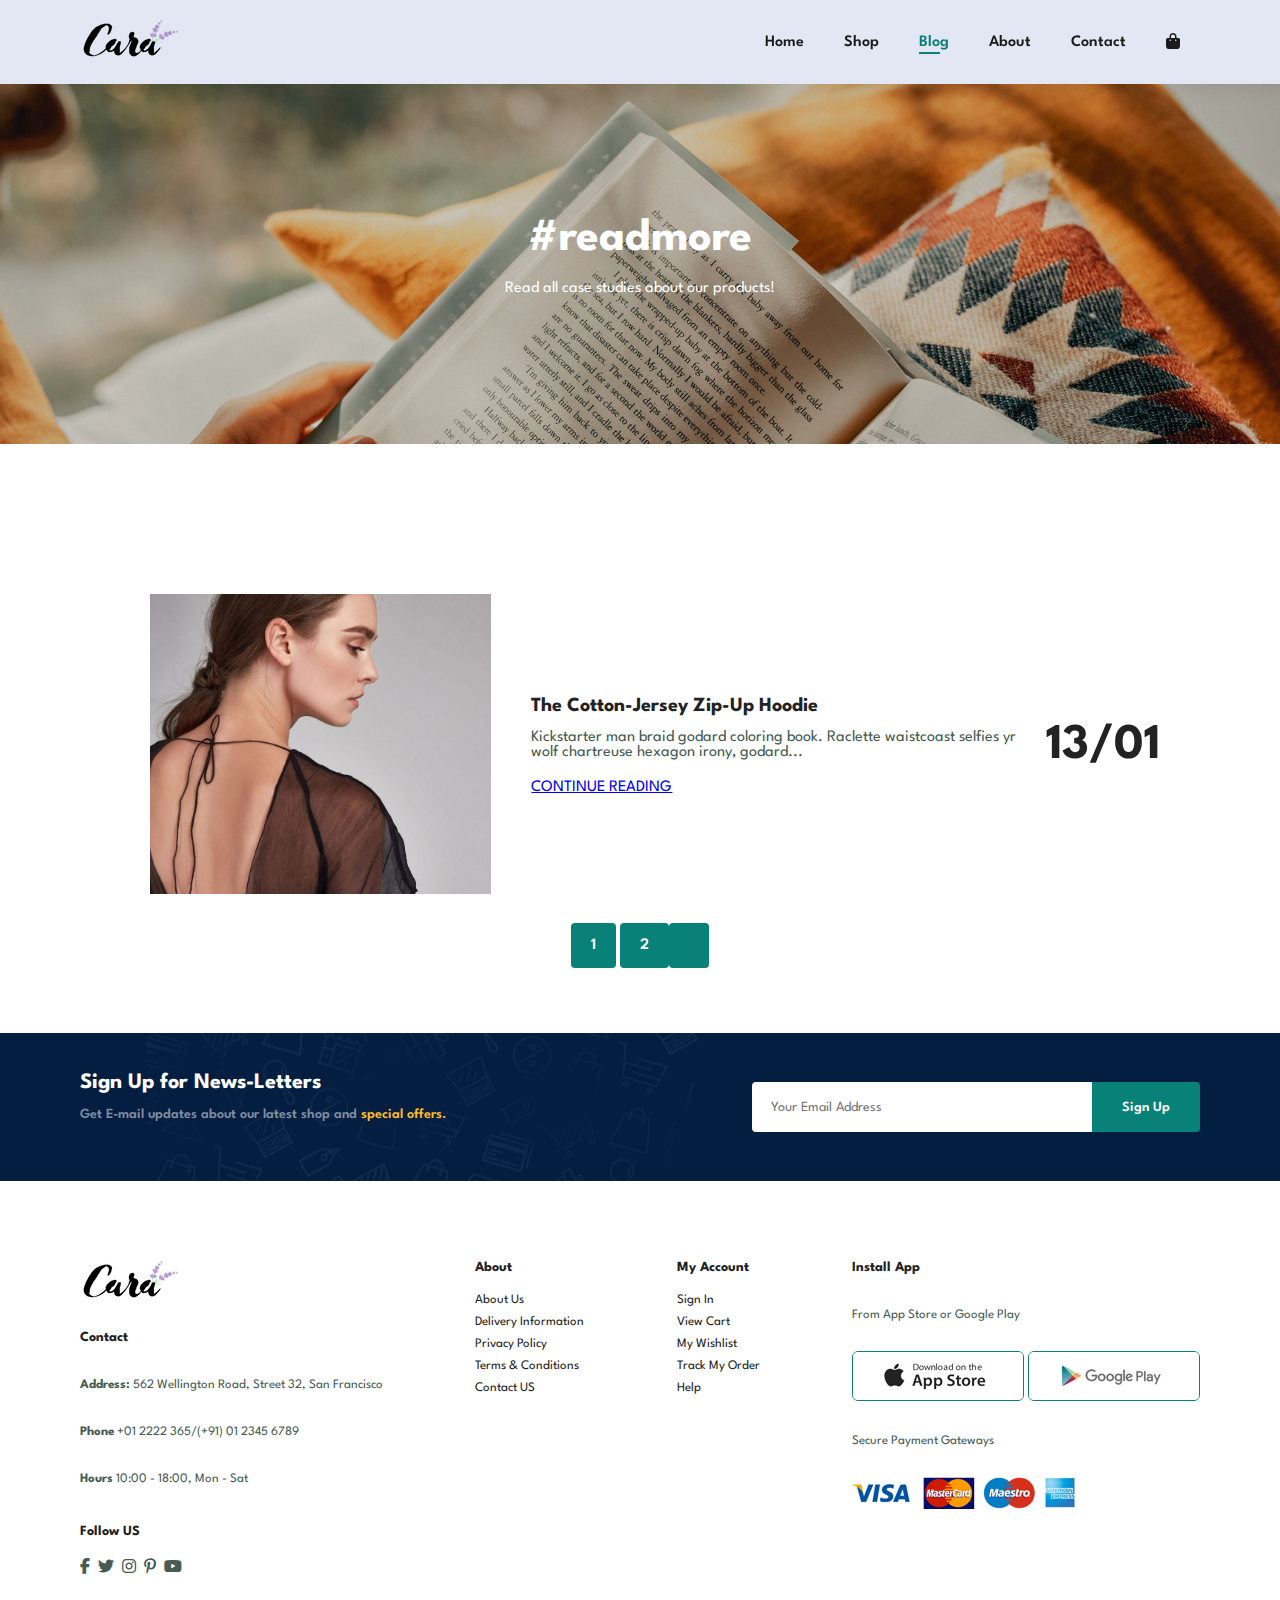
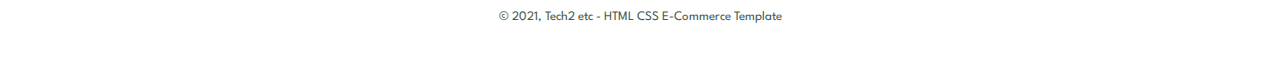
==== blog.html @ 630d9dd1 "First commit" ====
<!DOCTYPE html>
<html lang="en">

<head>
    <meta charset="UTF-8">
    <meta name="viewport" content="width=device-width, initial-scale=1.0">
    <title>E-Commerce Website</title>
    <link rel="stylesheet" href="https://cdnjs.cloudflare.com/ajax/libs/font-awesome/6.5.2/css/all.min.css"
        referrerpolicy="no-referrer" />
    <link rel="stylesheet" href="style.css">
</head>

<body>
    <!-- header section -->
    <section id="header">
        <a href="#"><img src="img/logo.png" class="logo"></a>
        <div>
            <ul id="navbar">
                <li><a href="index.html">Home</a></li>
                <li><a href="shop.html">Shop</a></li>
                <li><a class="active" href="blog.html">Blog</a></li>
                <li><a href="about.html">About</a></li>
                <li><a href="contact.html">Contact</a></li>
                <li id="lg-bag"><a href="cart.html"><i class="fa-solid fa-bag-shopping"></i></a></li>
                <a href="#" id="close"><i class="fa-solid fa-xmark"></i></a>

            </ul>
        </div>
        <div id="mobile">
            <a href="cart.html"><i class="fa-solid fa-bag-shopping"></i></a>
            <i id="bar" class="fas fa-outdent"></i>
        </div>
    </section>

    <!-- hero section  -->
    <section id="page-header" class="blog-header">
        <h2>#readmore</h2>
        <p>Read all case studies about our products!</p>
    </section>

    <section id="blog">
        <div class="blog-box">
            <div class="blog-img">
                <img src="img/blog/b1.jpg" alt="">
            </div>
            <div class="blog-details">
                <h4>The Cotton-Jersey Zip-Up Hoodie</h4>
                <p>Kickstarter man braid godard coloring book. Raclette waistcoast selfies yr
                    wolf chartreuse hexagon irony, godard...
                </p>
                <a href="#">CONTINUE READING</a>
            </div>
            <h1>13/01</h1>
        </div>
    </section>

    <section id="pagination" class="section-p1">
        <a href="#">1</a>
        <a href="#">2</a>
        <a href="#"><i class="fal fa-long-arrow-alt-right"></i></a>
    </section>

    <!-- News Letter Section -->
    <section id="news-letter" class="section-p1 section-m1">
        <div class="news-text">
            <h4>Sign Up for News-Letters</h4>
            <p>Get E-mail updates about our latest shop and <span>special offers.</span></p>
        </div>
        <div class="form">
            <input type="text" placeholder="Your Email Address">
            <button class="normal">Sign Up</button>
        </div>
    </section>

    <footer class="section-p1">
        <div class="col">
            <img class="logo" src="img/logo.png" alt="">
            <h4>Contact</h4>
            <p><strong>Address:</strong> 562 Wellington Road, Street 32, San Francisco</p>
            <p><strong>Phone</strong> +01 2222 365/(+91) 01 2345 6789</p>
            <p><strong>Hours</strong> 10:00 - 18:00, Mon - Sat</p>
            <div class="follow">
                <h4>Follow US</h4>
                <div class="icon">
                    <i class="fab fa-facebook-f"></i>
                    <i class="fab fa-twitter"></i>
                    <i class="fab fa-instagram"></i>
                    <i class="fab fa-pinterest-p"></i>
                    <i class="fab fa-youtube"></i>
                </div>
            </div>
        </div>
        <div class="col">
            <h4>About</h4>
            <a href="#">About Us</a>
            <a href="#">Delivery Information</a>
            <a href="#">Privacy Policy</a>
            <a href="#">Terms & Conditions</a>
            <a href="#">Contact US</a>
        </div>
        <div class="col">
            <h4>My Account</h4>
            <a href="#">Sign In</a>
            <a href="#">View Cart</a>
            <a href="#">My Wishlist</a>
            <a href="#">Track My Order</a>
            <a href="#">Help</a>
        </div>
        <div class="col install">
            <h4>Install App</h4>
            <p>From App Store or Google Play</p>
            <div class="row">
                <img src="img/pay/app.jpg" alt="">
                <img src="img/pay/play.jpg" alt="">
            </div>
            <p>Secure Payment Gateways</p>
            <img src="img/pay/pay.png" alt="">
        </div>
        <div class="copyright">
            <p>© 2021, Tech2 etc - HTML CSS E-Commerce Template</p>
        </div>
    </footer>

    <script src="script.js"></script>
</body>

</html>
---- style.css ----
@import url('https://fonts.googleapis.com/css2?family=League+Spartan:wght@100..900&display=swap');

* {
    margin: 0;
    padding: 0;
    box-sizing: border-box;
    font-family: "League Spartan", sans-serif;
}

h1 {
    font-size: 50px;
    line-height: 64px;
    color: #222;
}

h2 {
    font-size: 46px;
    line-height: 54px;
    color: #222;
}

h4 {
    font-size: 20px;
    color: #222;
}

h6 {
    font-weight: 700;
    font-size: 12px;
}

p {
    font-size: 16px;
    color: #465b52;
    margin: 15px 0px 20px 0px;
}

.section-p1 {
    padding: 40px 80px;
}

.section-m1 {
    margin: 40px 0px;
}

button.normal{
    font-size: 14px;
    font-weight: 600;
    padding: 15px 30px;
    color: #000;
    background-color: #fff;
    border-radius: 4px;
    cursor: pointer;
    border: none;
    outline: none;
    transition: 0.2s;
}
button.white{
    font-size: 13px;
    font-weight: 600;
    padding: 11px 18px;
    color: #fff;
    background-color:transparent;
    border-radius: 4px;
    cursor: pointer;
    border: 1px solid white;
    outline: none;
    transition: 0.2s;
}

body {
    width: 100%;
}

/* Header Start */
#header {
    display: flex;
    align-items: center;
    justify-content: space-between;
    padding: 20px 80px;
    background-color: #E3E6F3;
    box-shadow: 0px 5px 15px rgba(0, 0, 0, 0.06);
    z-index: 999;
    position: sticky;
    top: 0;
    left: 0;
}

#navbar {
    display: flex;
    align-items: center;
    justify-content: center;
}

#navbar li {
    padding: 0px 20px;
    list-style: none;
    position: relative;
}

#navbar li a {
    text-decoration: none;
    font-size: 16px;
    font-weight: 600;
    color: #1a1a1a;
    transition: 0.3s ease;
}

#navbar li a:hover,
#navbar li a.active{
    color: #088178;
}

#navbar li a:hover::after,
#navbar li a.active::after{
    content: "";
    width: 30%;
    height: 2px;
    background-color: #088178;
    position: absolute;
    bottom: -4px;
    left: 20px;
}
#mobile{
    display: none;
    align-items: center;
}
#close{
    display: none;
}
/* Home Page */
#hero{
    background-image: url(img/hero4.png);
    height: 90vh;
    width: 100%;
    background-size: cover;
    background-position: top 25% right 0;
    padding: 0 80px;
    display: flex;
    align-items: flex-start;
    justify-content: center;
    flex-direction: column;
}

#hero h4{
    padding-bottom: 15px;
}

#hero h1{
    color: #088178;
}

#hero button{
    background-image: url(img/button.png);
    background-color: transparent;
    color: #088178;
    border: 0;
    padding: 14px 80px 14px 65px;
    background-repeat: no-repeat;
    cursor: pointer;
    font-weight: 700;
    font-size: 15px;
}

/* Feature section */
#feature{
    display: flex;
    align-items: center;
    justify-content: space-between;
    flex-wrap: wrap;
}
#feature .feature-box{
    width: 180px;
    text-align: center;
    padding: 25px 15px;
    box-shadow: 20px 20px 34px rgba(0, 0, 0, 0.03);
    border: 1px solid #cce7d0;
    border-radius: 4px;
    margin: 15px 0;
}

#feature .feature-box:hover{
    box-shadow: 10px 10px 54px rgba(70, 62, 221, 0.1);
    cursor: pointer;
}

#feature .feature-box h6{
    display: inline-block;
    padding: 9px 8px 6px 8px;
    line-height: 1;
    border-radius: 4px;
    color: #088178;
    background-color: #fddde4;
}

#feature .feature-box img{
    width: 100%;
    margin-bottom: 10px;
}

#feature .feature-box:nth-child(2) h6{
    background-color: #cdebbc;
}
#feature .feature-box:nth-child(3) h6{
    background-color: #d1e8f2;
}
#feature .feature-box:nth-child(4) h6{
    background-color: #cdd4f8;
}
#feature .feature-box:nth-child(5) h6{
    background-color: #f6dbf6;
}
#feature .feature-box:nth-child(6) h6{
    background-color: #fff2e5;
}

#product1 {
    text-align: center;
}
#product1 .pro-container{
    display: flex;
    justify-content: space-between;
    padding-top: 20px;
    flex-wrap: wrap;
}
#product1 .pro{
    width: 23%;
    min-width: 250px;
    padding: 10px 12px;
    border: 1px solid #cce7d0;
    border-radius: 25px;
    cursor: pointer;
    box-shadow: 20px 20px 30px rgba(0, 0, 0, 0.02);
    margin: 15px 0px ;
    transition: 0.2s ease;
    position: relative;
}
#product1 .pro:hover{
    box-shadow: 20px 20px 30px rgba(0, 0, 0, 0.06);
}
#product1 .pro img{
    width: 100%;
    border-radius: 20px;
}
#product1 .pro .des{
    text-align: start;
    padding: 10px 0;
}
#product1 .pro .des span{
    color: #606063;
    font-size: 12px;
}
#product1 .pro .des h5{
    padding-top: 7px;
    color: #1a1a1a;
    font-size: 14px;
}
#product1 .pro .des i{
    font-size: 12px;
    color: rgb(243, 181, 25);
}

#product1 .pro .des h4{
    padding-top: 7px;
    font-size: 15px;
    font-weight: 700;
    color: #088178;
}

#product1 .pro .cart{
    width: 40px;
    height: 40px;
    line-height: 40px;
    border-radius: 50px;
    background-color: #e8f6ea;
    font-weight: 500;
    color: #088178;
    border: 1px solid #cce7d0;
    position: absolute;
    bottom: 20px;
    right: 10px;
}

#banner {
    display: flex;
    flex-direction: column;
    justify-content: center;
    align-items: center;
    text-align: center;
    background-image: url(img/banner/b2.jpg);
    width: 100%;
    height: 40vh;
    background-size: cover;
    background-position: center;
}
#banner h4{
    color: #fff;
    font-size: 16px;
}
#banner h2{
    color: #fff;
    font-size: 30px;
    padding: 10px 0px;
}
#banner h2 span{
    color: #ef3636;
}
#banner button:hover{
    background-color: #088178;
    color: #fff;
}

#sm-banner{
    display: flex;
    justify-content: space-between;
    flex-wrap: wrap;
}

#sm-banner .banner-box{
    display: flex;
    flex-direction: column;
    justify-content: center;
    align-items: flex-start;
    background-image: url(img/banner/b17.jpg);
    min-width: 47%;
    height: 50vh;
    background-size: cover;
    background-position: center;
    padding: 30px;
}
#sm-banner .banner-box2{
    background-image: url(img/banner/b10.jpg);
}
#sm-banner .banner-box h4{
    color: #fff;
    font-weight: 300;
    font-size: 20px;
}
#sm-banner .banner-box h2{
    color: #fff;
    font-weight: 800;
    font-size: 28px;
}
#sm-banner .banner-box span{
    color: #fff;
    font-weight: 500;
    font-size: 14px;
    padding-bottom: 15px;
}
#sm-banner .banner-box:hover button{
    background-color: #088178;
    border: 1px solid #088178;
}

#banner3{
    display: flex;
    justify-content: space-between;
    flex-wrap: wrap;
    padding: 0px 80px;
}
#banner3 .banner-box{
    display: flex;
    flex-direction: column;
    justify-content: center;
    align-items: flex-start;
    background-image: url(img/banner/b7.jpg);
    min-width: 30%;
    height: 30vh;
    background-size: cover;
    background-position: center;
    padding: 30px;
    margin: 20px;
}
#banner3 .banner-box h2{
    color: #fff;
    font-weight: 900;
    font-size: 22px;
}
#banner3 .banner-box h3{
    color: #ec544e;
    font-weight: 800;
    font-size: 15px;
}
#banner3 .banner-box2{
    background-image: url(img/banner/b4.jpg);
}
#banner3 .banner-box3{
    background-image: url(img/banner/b18.jpg);
}

#news-letter{
    display: flex;
    justify-content: space-between;
    flex-wrap: wrap;
    align-items: center;
    background-image: url(img/banner/b14.png);
    background-repeat: no-repeat;
    background-position: 20% 30%;
    background-color: #041e42;
}
#news-letter h4{
    font-weight: 700;
    color: #fff;
    font-size: 22px;
}
#news-letter p{
    font-weight: 600;
    color: #818ea0;
    font-size: 14px;
}
#news-letter p span{
    /* font-weight: 600; */
    color: #ffbd27;
    /* font-size: 14px; */
}
#news-letter .form{
    display: flex;
    width: 40%;
}
#news-letter input{
    height: 3.125rem;
    padding: 0px 1.25em;
    font-size: 14px;
    width: 100%;
    border: 1px solid transparent;
    border-radius: 4px;
    outline: none;
    border-top-right-radius: 0px;
    border-bottom-right-radius: 0px;
}
#news-letter button{
    background-color: #088178;
    color: #fff;
    white-space: nowrap;
    border-top-left-radius: 0px;
    border-bottom-left-radius: 0px;
}
/* Footer Section */
footer{
    display: flex;
    flex-wrap: wrap;
    justify-content: space-between;
}
footer .col{
    display: flex;
    flex-direction: column;
    align-items: flex-start;
    margin-bottom: 20px;
}
footer .logo{
    margin-bottom: 30px;
}
footer h4{
    font-size: 14px;
    padding-bottom: 20px;
}
footer p{
    font-size: 13px;
    margin-top: 0 0 8px 0;
}
footer a{
    font-size: 13px;
    margin: 0 0 18px 0;
    text-decoration: none;
    color: #222;
    margin-bottom: 10px;
}
footer .follow{
    margin-top: 20px;
}
footer .follow i{
    color: #465b52;
    padding-right: 4px;
    cursor: pointer;
}
footer .install .row img{
    border: 1px solid #088178;
    border-radius: 6px;
}
footer .install img{
    margin: 10px 0 15px 0;
}
footer .follow i:hover,
footer a:hover{
    color: #088178;
}
footer .copyright{
    width: 100%;
    text-align: center;
}

/* SHOP PAGE CSS */
#page-header{
    background-image: url(img/banner/b1.jpg);
    width: 100%;
    height: 40vh;
    background-size: cover;
    display: flex;
    justify-content: center;
    text-align: center;
    flex-direction: column;
    padding: 14px;
}
#page-header h2,
#page-header p{
    color: #fff;
}
#pagination{
    text-align: center;
}
#pagination a{
    text-decoration: none;
    background-color: #088178;
    padding: 15px 20px;
    border-radius: 4px;
    color: #fff;
    font-weight: 600;
}
#pagination a i{
    font-size: 16px;
    font-weight: 600;
}

/* Single Product Details */
#prodetails{
    display: flex;
    margin-top: 20px;
}
#prodetails .single-pro-image{
    width: 40%;
    margin-right: 50px;
}
.small-img-group{
    display: flex;
    justify-content: space-between;
}
.small-img-col{
    flex-basis: 24%;
    cursor: pointer;
}
#prodetails .single-pro-details{
    width: 50%;
    padding-top: 30px;
}
#prodetails .single-pro-details h4{
    padding: 40px 0 20px 0;
    font-size: 46px;
}
#prodetails .single-pro-details h2{
font-size: 26px;
}
#prodetails .single-pro-details select{
    display: block;
    padding: 5px 10px;
    margin-bottom: 10px;
}
#prodetails .single-pro-details input{
    width: 50px;
    height: 41px;
    padding-left: 10px;
    font-size: 16px;
    margin-right: 10px;
}
#prodetails .single-pro-details input:focus{
    outline: none;
}
#prodetails .single-pro-details button{
    background-color: #088178;
    color: #fff;
}
#prodetails .single-pro-details span{
    line-height: 25px;
}

/* Blog Page */
#page-header.blog-header{
    background-image: url("img/banner/b19.jpg");
}
#blog{
    padding: 150px 120px 0px 150px;
}
#blog .blog-box{
    display: flex;
    align-items: center;
    width: 100%;
}
#blog .blog-img{
    width: 50%;
    margin-right: 40px;
}
#blog img{
    width: 100%;
    height: 300px;
    object-fit: cover;
}

/* Media Query For making responsive */
/* For ipad devices */
@media (max-width:799px){
    /* For index.html */
    .section-p1 {
        padding: 40px 40px;
    }
    #navbar {
        display: flex;
        flex-direction: column;
        align-items: flex-start;
        justify-content: flex-start;
        position: fixed;
        top: 0;
        right: -300px;
        height: 100vh;
        width: 300px;
        background-color: #E3E6F3;
        box-shadow: 0 40px 60px rgba(0, 0, 0, 0.01);
        padding: 80px 0 0 10px;
        transition: 0.3s;
    }
    #navbar.active{
        right: 0px;
    }
    #navbar li{
        margin-bottom: 25px;
    }
    #mobile{
        display: flex;
        align-items: center;
    }
    #mobile i{
        color: #1a1a1a;
        font-size: 24px;
        padding-left: 20px;
    } 
    #close{
        position: absolute;
        top: 30px;
        left: 30px;
        color: #222;
        font-size: 24px;
        display: initial;
    }

    #lg-bag{
        display: none;
    }
    #hero{
        height: 70vh;
        padding: 0 80px;
        background-position: top 30% right 30%;
    }
    #feature {
        justify-content: center;
    }
    #feature .feature-box {
        margin: 15px 15px;
    }
    #product1 .pro-container {
        justify-content: center;
    }
    #product1 .pro {
        margin: 15px 15px;
    }
    #banner {
        height: 20vh;
    }
    #sm-banner .banner-box {
        min-width: 100%;
        height: 30vh;
    }
    #banner3 {
        /* padding: 0px 40px; */
        padding-left: 20px;
        flex-wrap: nowrap;
        /* justify-content: space-evenly; */
    }
    #banner3 .banner-box {
        width: 28%;
    }
    #news-letter .form {
        width: 70%;
    }
}

/* For mobile devices */
@media (max-width: 477px){
    /* For index.html */
    .section-p1 {
        padding: 20px 20px;
    }
    #header {
        padding: 10px 30px;
    }
    h1{
        font-size: 38px;
    }
    h2{
        font-size: 32px;
    }
    #hero {
        padding: 0 20px;
        background-position: 55%;
    }
    #feature{
        justify-content: space-between;
    }
    #feature .feature-box {
        width: 155px;
        margin: 0 0 15px 0;
    }
    #product1 .pro {
        width: 100%;
    }
    #banner {
        height: 40vh;
    }
    #sm-banner .banner-box {
        height: 40vh;
    }
    #sm-banner .banner-box2 {
        margin-top: 20px;
    }
    #banner3{
        /* width: 100%; */
        padding: 0px;
        display: flex;
        flex-direction: column;
        gap: 0;
    }
    #banner3 .banner-box{
        width: 90vw;
    }
    #news-letter {
padding: 40px 20px;
    }
    #news-letter .form {
        width: 100%;
    }
    footer .copyright {
        text-align: start;
    }
    /* For sproduct.html */  
    #prodetails{
        display: flex;
        flex-direction: column;
    }
    #prodetails .single-pro-image{
        width: 100%;
        margin-right: 0px;
    }
    #prodetails .single-pro-details{
        width: 100%;
    }
}
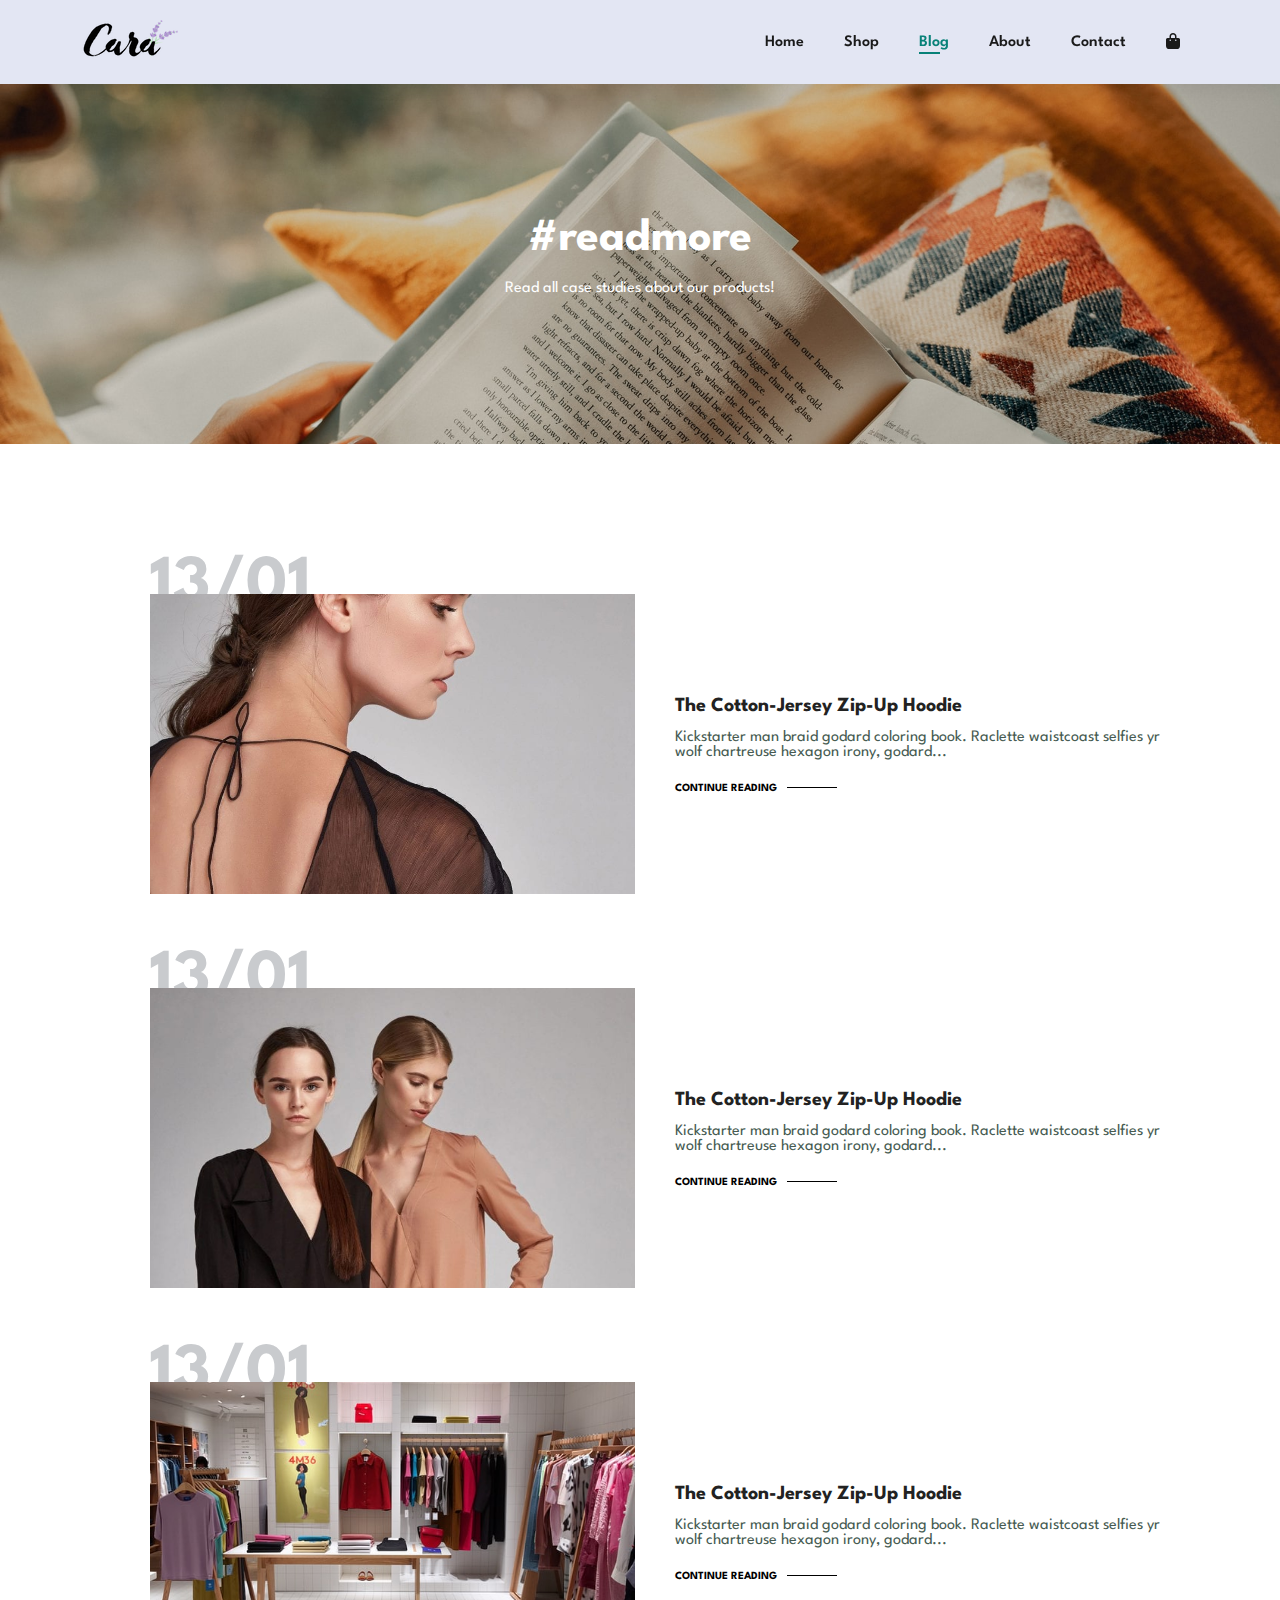
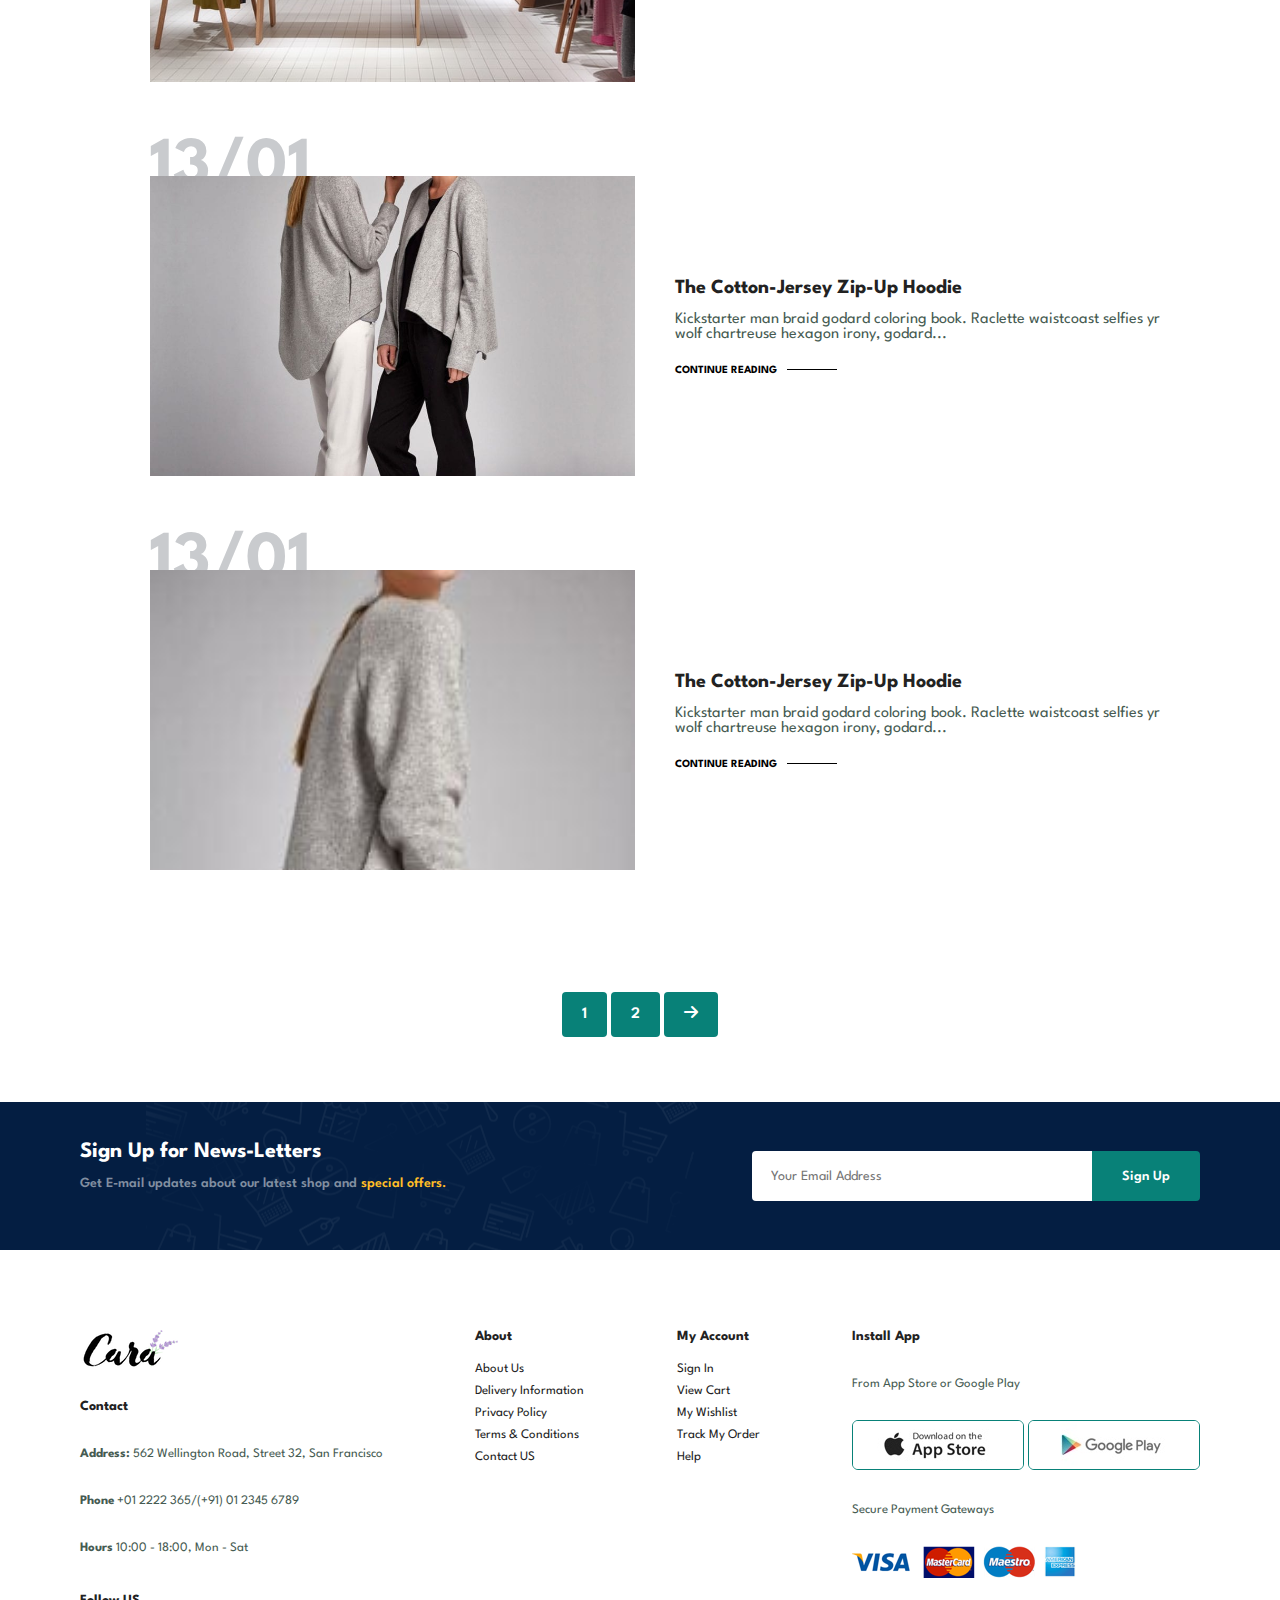
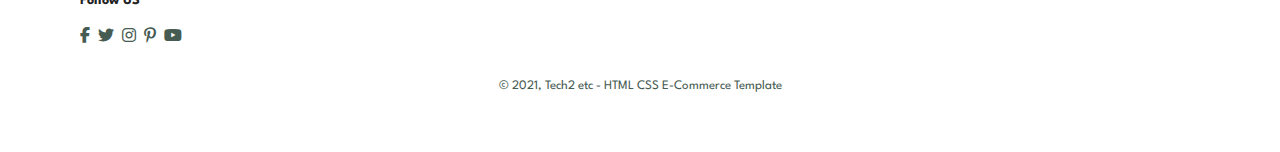
==== commit 26d1dd5a: "Upgraded Blog Page" ====
--- a/blog.html
+++ b/blog.html
@@ -52,12 +52,64 @@
             </div>
             <h1>13/01</h1>
         </div>
+        <div class="blog-box">
+            <div class="blog-img">
+                <img src="img/blog/b2.jpg" alt="">
+            </div>
+            <div class="blog-details">
+                <h4>The Cotton-Jersey Zip-Up Hoodie</h4>
+                <p>Kickstarter man braid godard coloring book. Raclette waistcoast selfies yr
+                    wolf chartreuse hexagon irony, godard...
+                </p>
+                <a href="#">CONTINUE READING</a>
+            </div>
+            <h1>13/01</h1>
+        </div>
+        <div class="blog-box">
+            <div class="blog-img">
+                <img src="img/blog/b3.jpg" alt="">
+            </div>
+            <div class="blog-details">
+                <h4>The Cotton-Jersey Zip-Up Hoodie</h4>
+                <p>Kickstarter man braid godard coloring book. Raclette waistcoast selfies yr
+                    wolf chartreuse hexagon irony, godard...
+                </p>
+                <a href="#">CONTINUE READING</a>
+            </div>
+            <h1>13/01</h1>
+        </div>
+        <div class="blog-box">
+            <div class="blog-img">
+                <img src="img/blog/b4.jpg" alt="">
+            </div>
+            <div class="blog-details">
+                <h4>The Cotton-Jersey Zip-Up Hoodie</h4>
+                <p>Kickstarter man braid godard coloring book. Raclette waistcoast selfies yr
+                    wolf chartreuse hexagon irony, godard...
+                </p>
+                <a href="#">CONTINUE READING</a>
+            </div>
+            <h1>13/01</h1>
+        </div>
+        <div class="blog-box">
+            <div class="blog-img">
+                <img src="img/blog/b5.jpg" alt="">
+            </div>
+            <div class="blog-details">
+                <h4>The Cotton-Jersey Zip-Up Hoodie</h4>
+                <p>Kickstarter man braid godard coloring book. Raclette waistcoast selfies yr
+                    wolf chartreuse hexagon irony, godard...
+                </p>
+                <a href="#">CONTINUE READING</a>
+            </div>
+            <h1>13/01</h1>
+        </div>
     </section>
 
     <section id="pagination" class="section-p1">
         <a href="#">1</a>
         <a href="#">2</a>
-        <a href="#"><i class="fal fa-long-arrow-alt-right"></i></a>
+        <a href="#"><i class="fa-solid fa-arrow-right"></i></a>
     </section>
 
     <!-- News Letter Section -->
--- a/style.css
+++ b/style.css
@@ -583,6 +583,8 @@
     display: flex;
     align-items: center;
     width: 100%;
+    position: relative;
+    padding-bottom: 90px;
 }
 #blog .blog-img{
     width: 50%;
@@ -592,6 +594,41 @@
     width: 100%;
     height: 300px;
     object-fit: cover;
+}
+#blog .blog-details{
+    width: 50%;
+}
+#blog .blog-details a{
+    text-decoration: none;
+    font-size: 11px;
+    color: black;
+    font-weight: 700;
+    position: relative;
+    transition: 0.3s;
+}
+#blog .blog-details a::after {
+    content: "";
+    width: 50px;
+    height: 1px;
+    background-color: black;
+    position: absolute;
+    top: 4px;
+    right: -60px;
+}
+#blog .blog-details a:hover{
+    color: #088178;
+}
+#blog .blog-details a:hover::after{
+    background-color: #088178;
+}
+#blog .blog-box h1{
+    position: absolute;
+    top: -40px;
+    left: 0;
+    font-size: 70px;
+    font-weight: 700;
+    color: #c9cbce;
+    z-index: -9;
 }
 
 /* Media Query For making responsive */
@@ -750,4 +787,24 @@
     #prodetails .single-pro-details{
         width: 100%;
     }
+    /* For blog.html */
+    #blog {
+        padding: 100px 20px 0px 20px;
+    }
+    #blog .blog-box {
+        display: flex;
+        flex-direction: column;
+        align-items: flex-start;
+        width: 100%;
+        position: relative;
+        padding-bottom: 90px;
+    }
+    #blog .blog-img {
+        width: 100%;
+        margin-bottom: 30px;
+        margin-right: 0px;
+    }
+    #blog .blog-details {
+        width: 100%;
+    }
 }